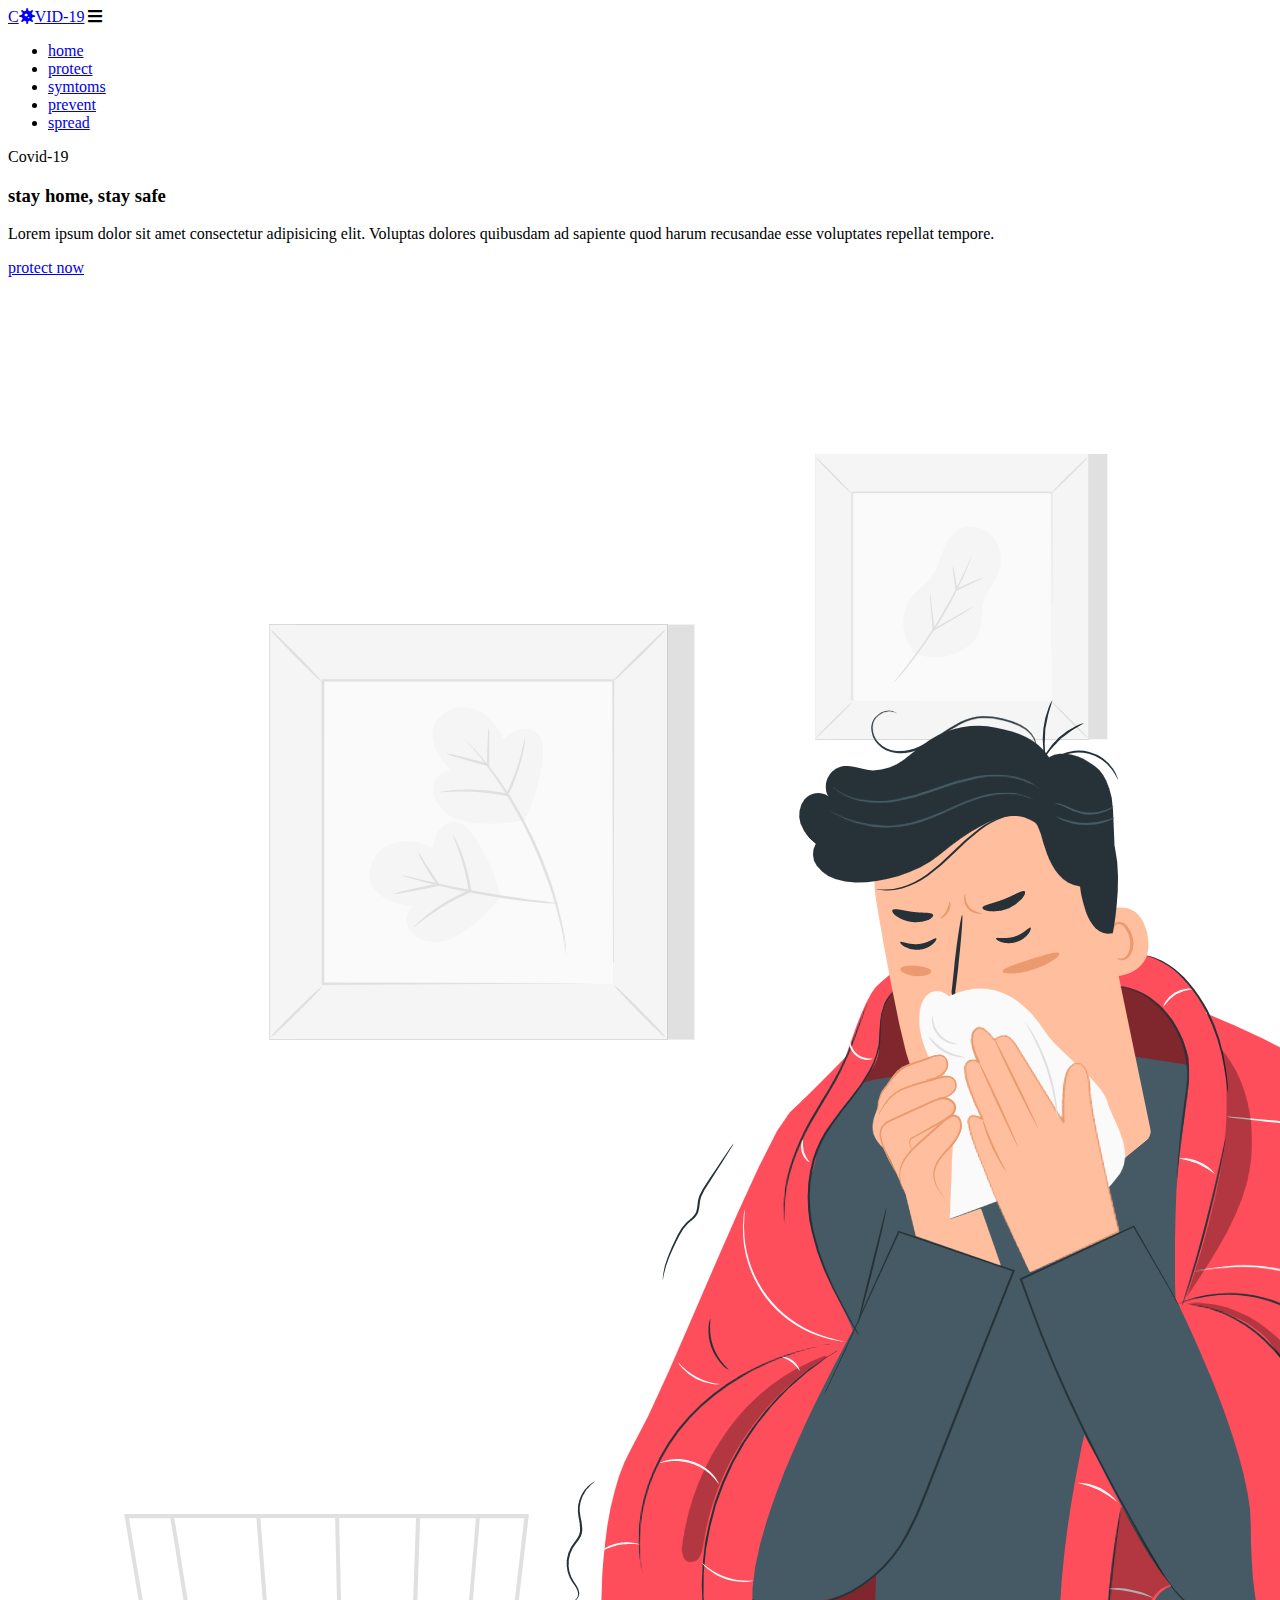
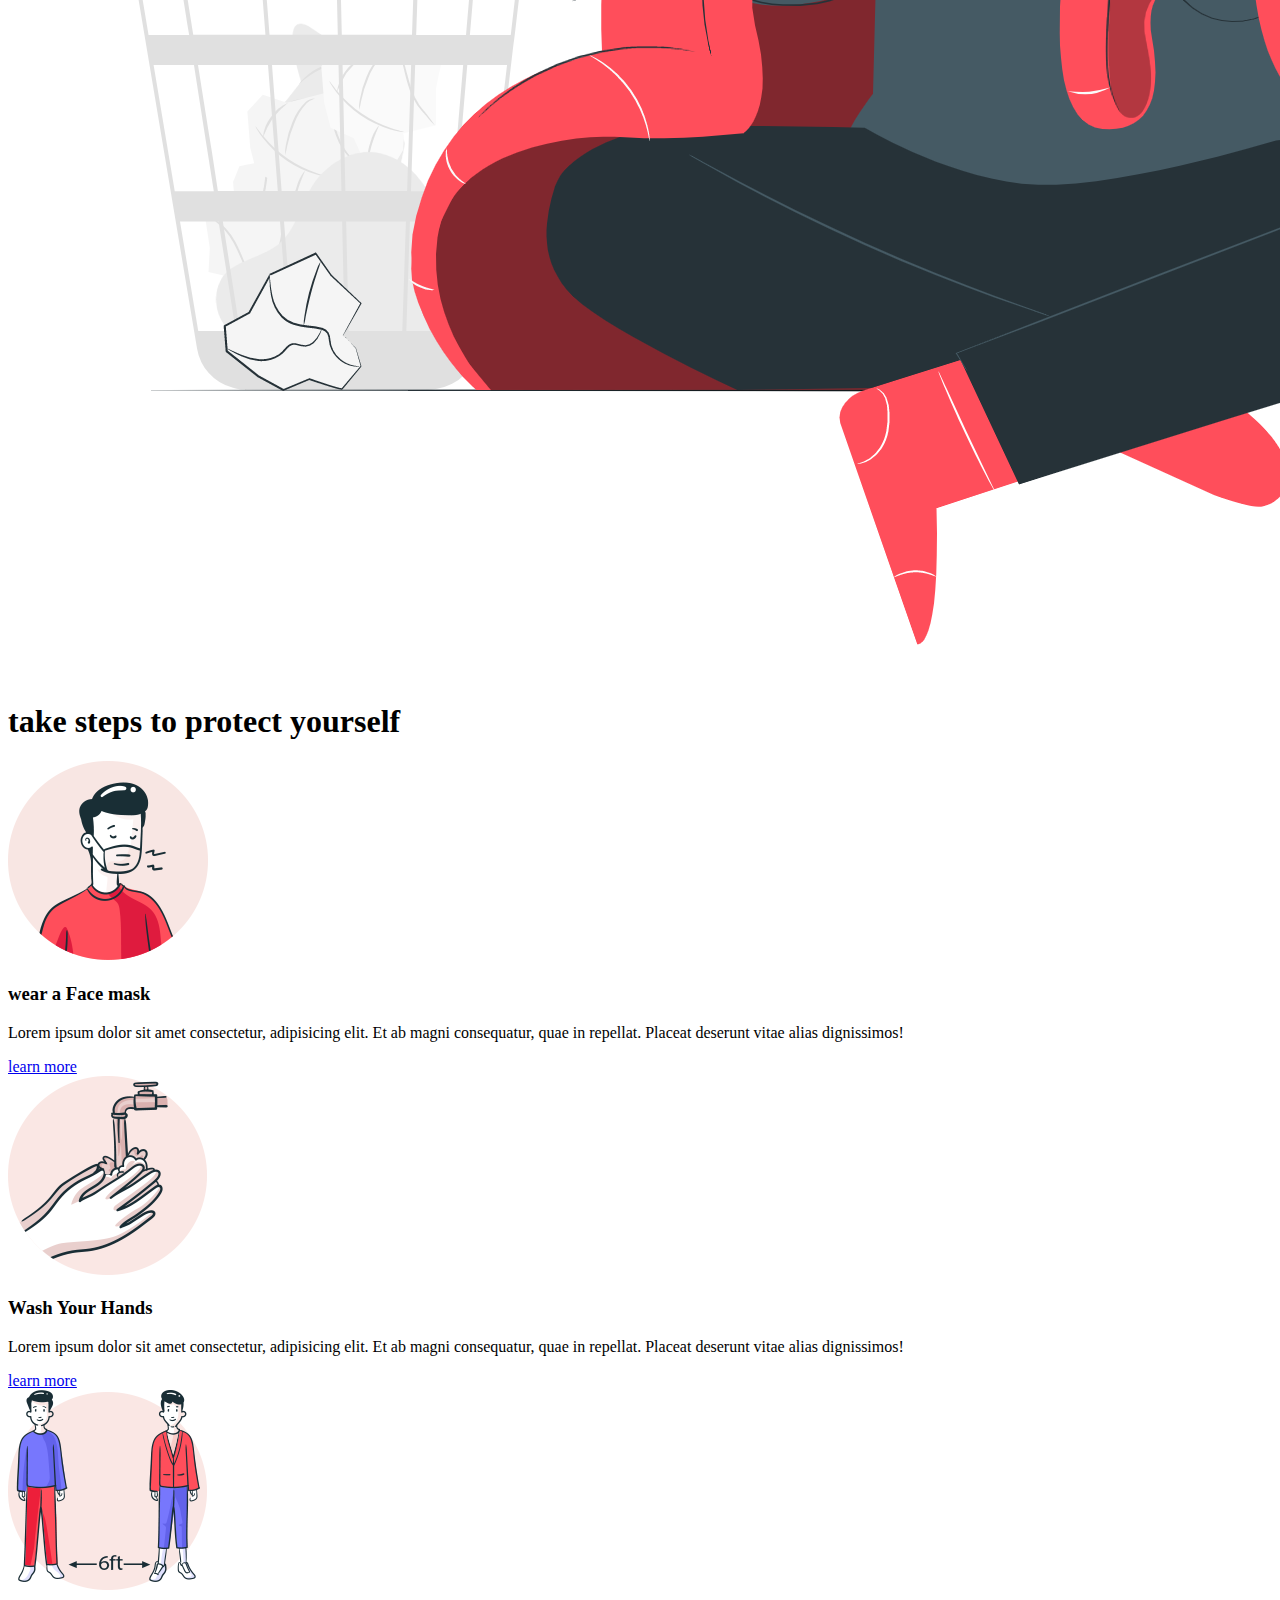
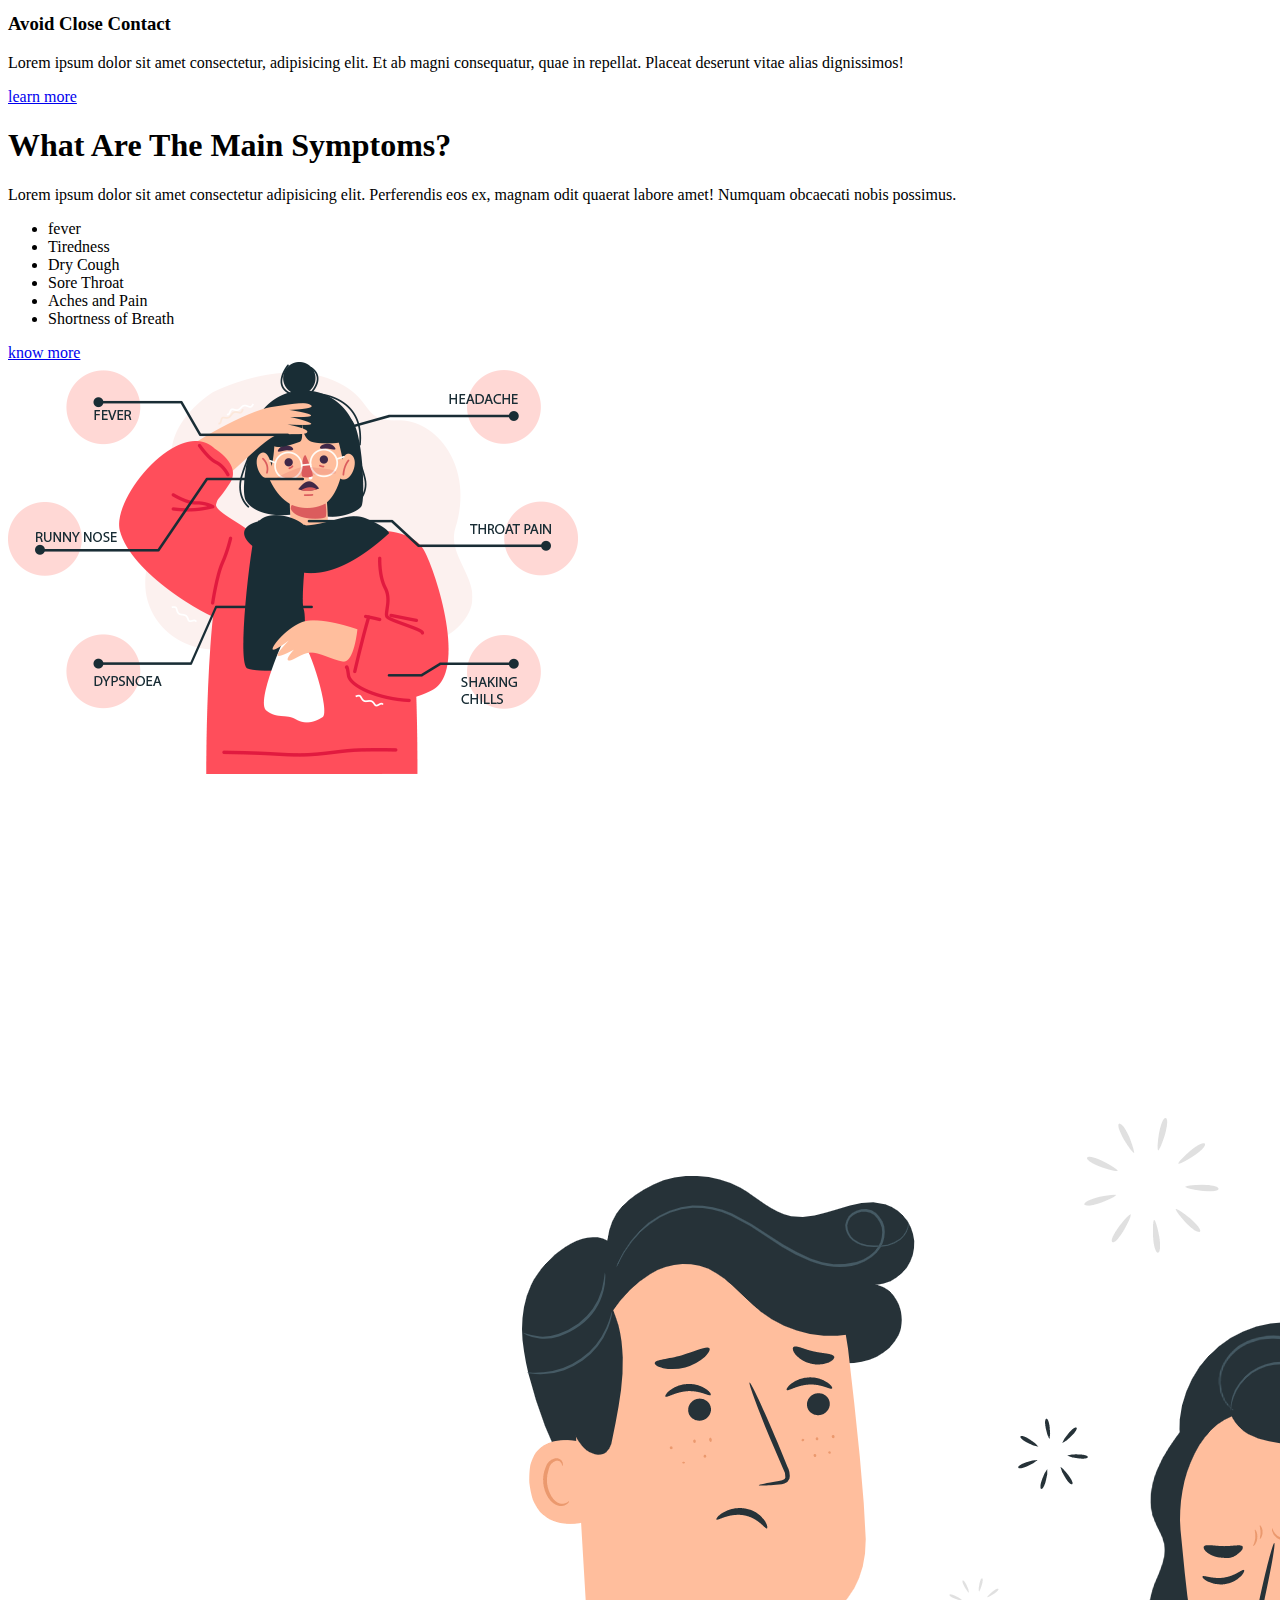
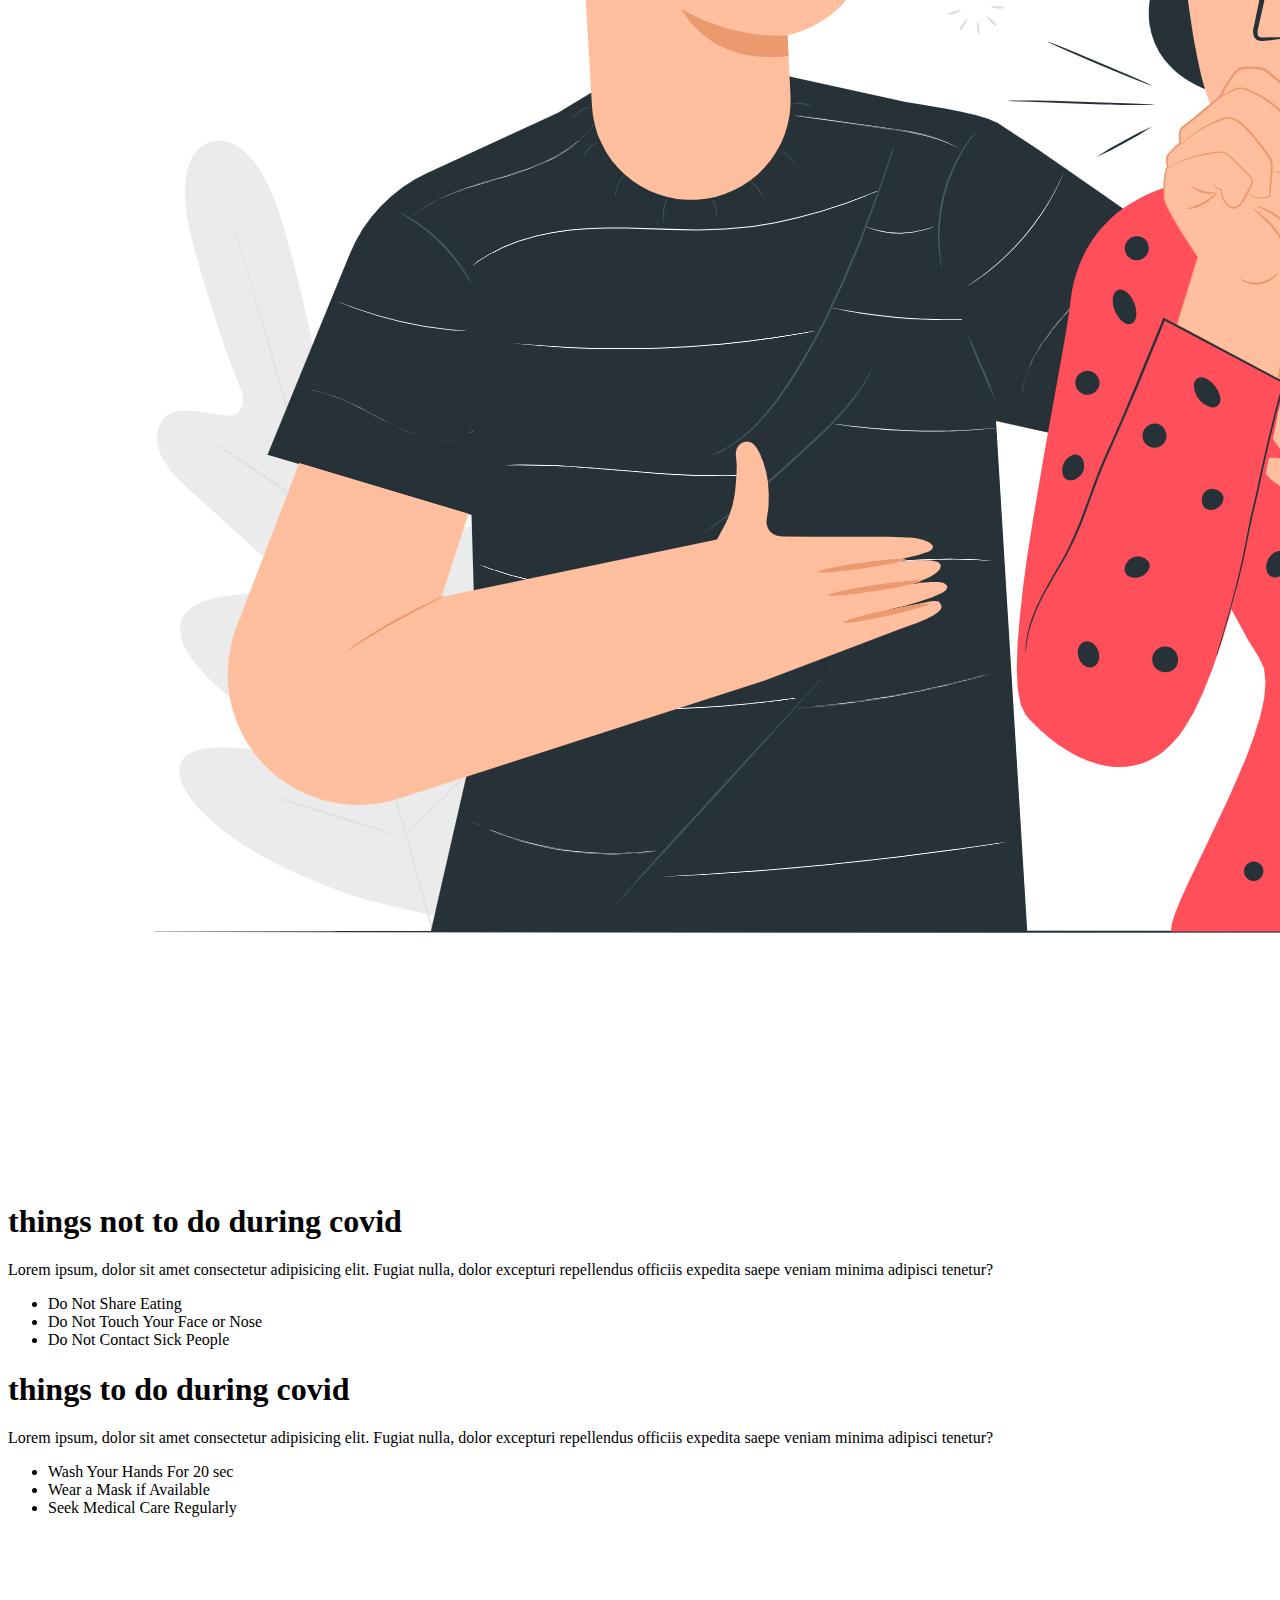
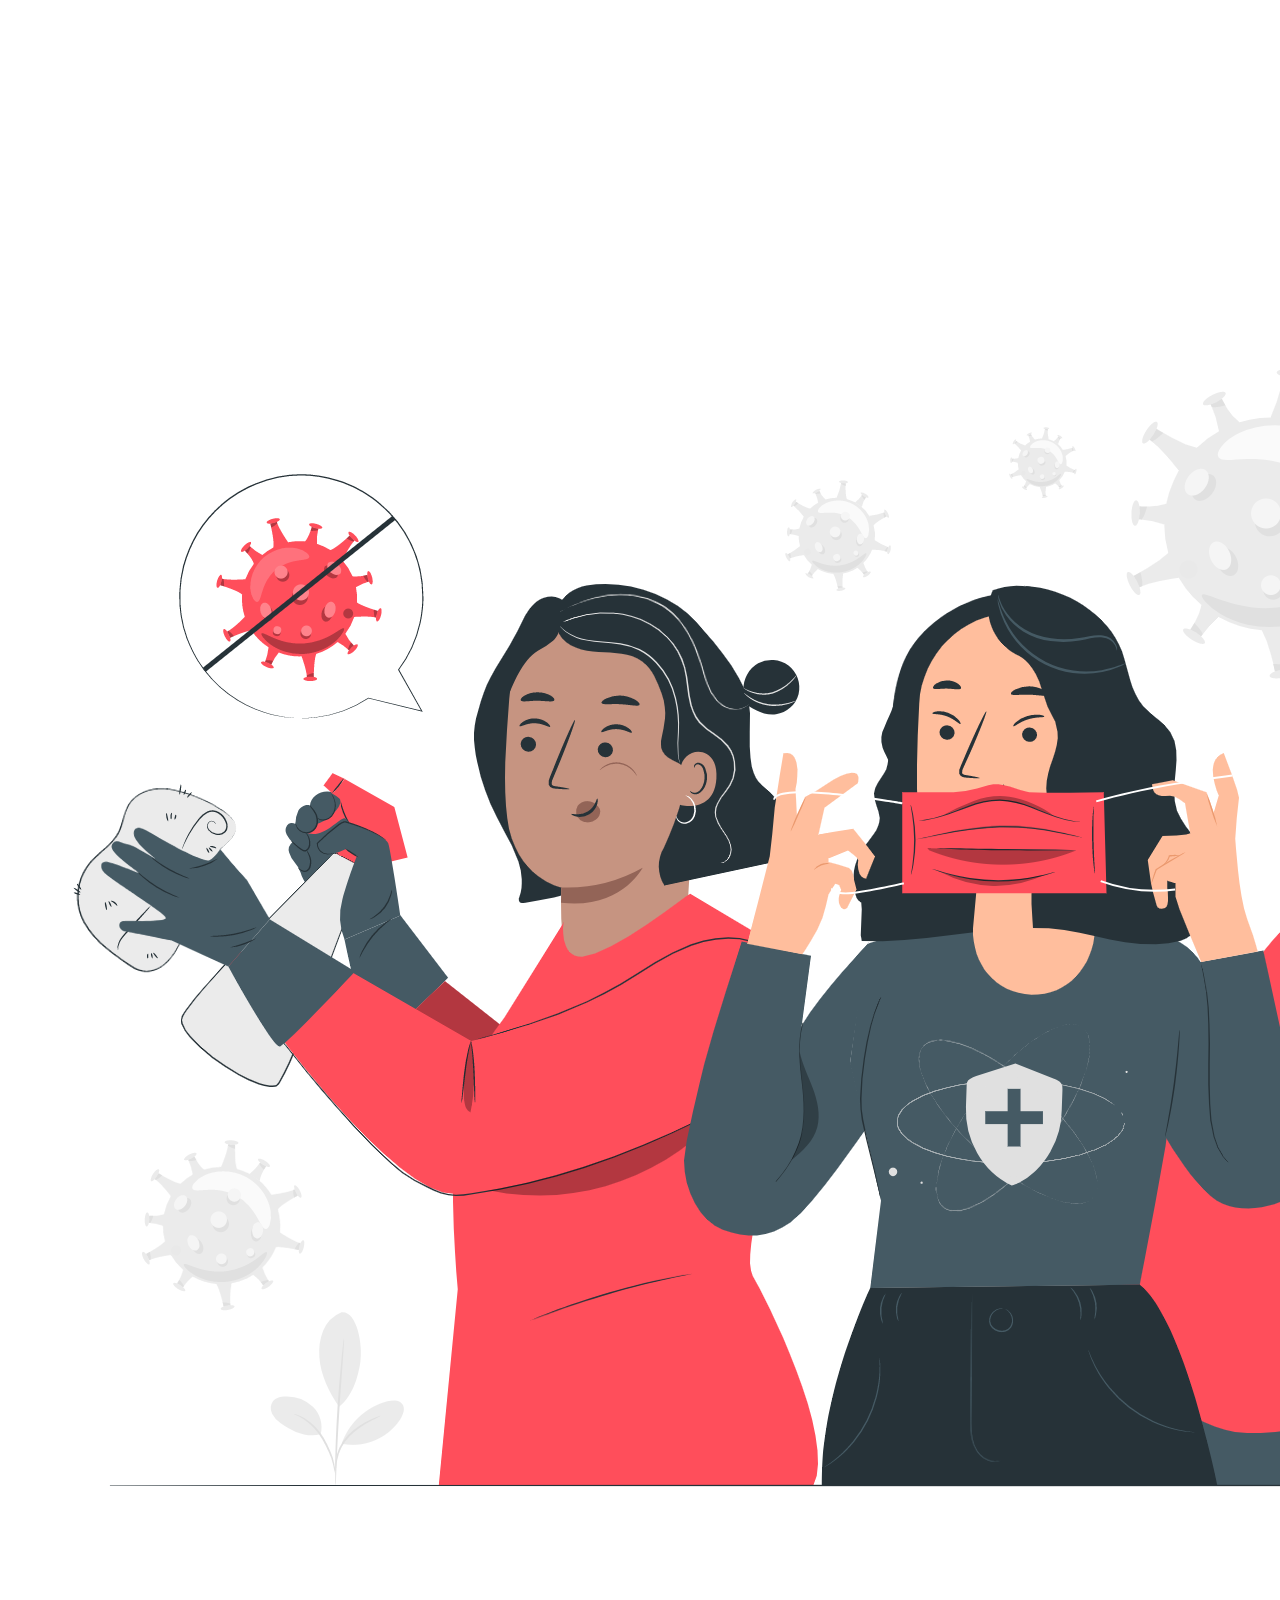
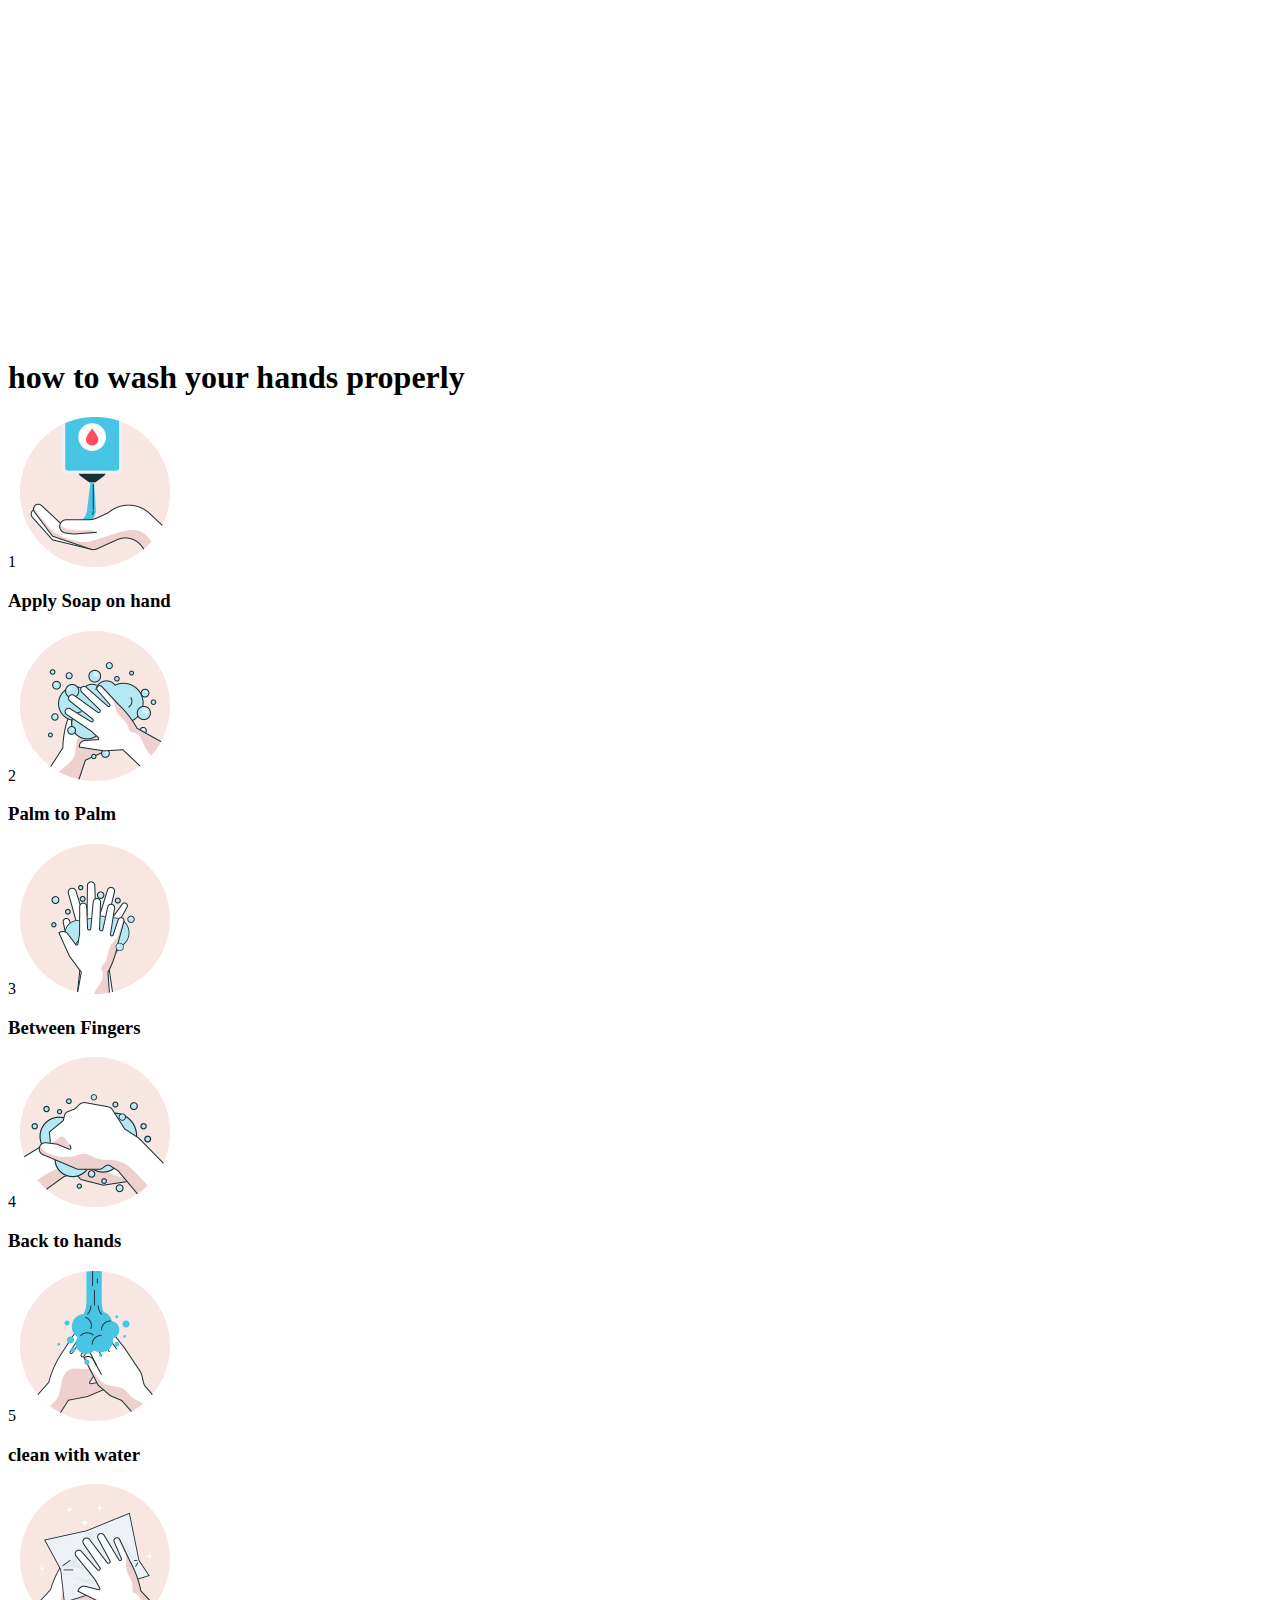
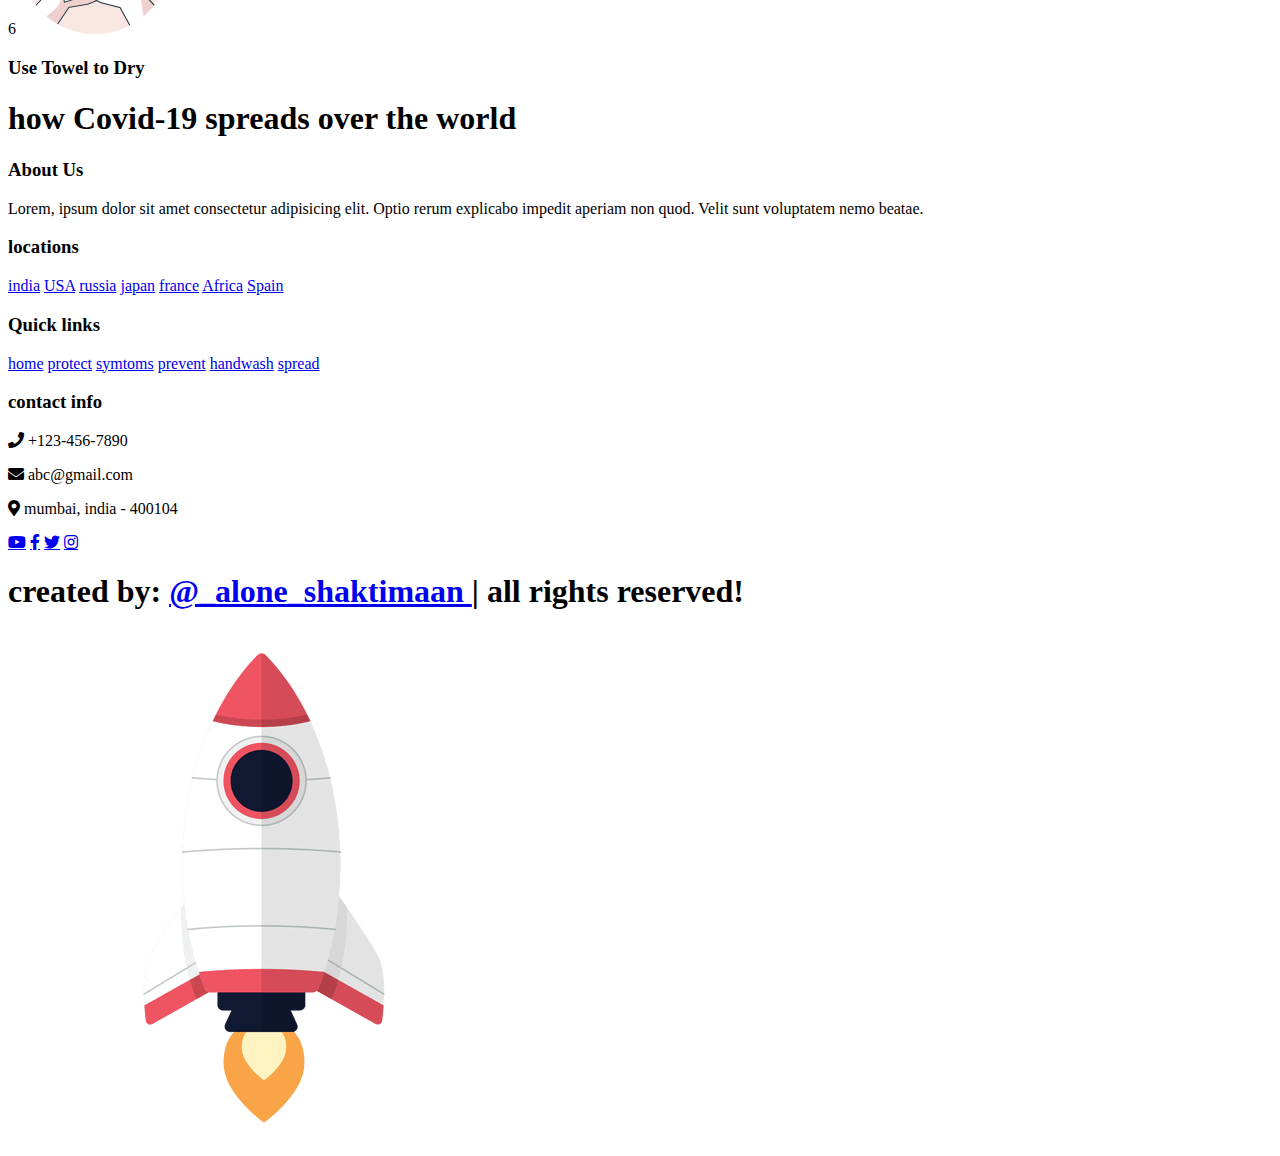
==== index.html @ cd5ac448 "added" ====
<!DOCTYPE html>
<html lang="en">
<head>
    <meta charset="UTF-8">
    <meta http-equiv="X-UA-Compatible" content="IE=edge">
    <meta name="viewport" content="width=device-width, initial-scale=1.0">
    <title>Responsive Covid-19</title>
    
    <!-- font awesome cdn link  -->
    <link rel="stylesheet" href="https://cdnjs.cloudflare.com/ajax/libs/font-awesome/5.15.3/css/all.min.css">

    <!-- custom css file link  -->
    <link rel="stylesheet" href="newstyle.css">

</head>
<body>

<!-- header section starts -->
    
<header>

    <a href="#" class="logo">C<span class="fas fa-virus"></span>VID-19</a>

    <div id="menu" class="fas fa-bars"></div>

    <nav class="navbar">
        <ul>
            <li><a  class="active" href="#home">home</a></li>
            <li><a href="#protect">protect</a></li>
            <li><a href="#symtoms">symtoms</a></li>
            <li><a href="#prevent">prevent</a></li>
            <li><a href="#spread">spread</a></li>
        </ul>
    </nav>

</header>

<!-- header section ends -->

<!-- home section starts -->

<section class="home" id="home">

    <div class="content">

        <span>Covid-19</span>
        <h3>stay home, stay safe</h3>
        <p>Lorem ipsum dolor sit amet consectetur adipisicing elit. Voluptas dolores quibusdam ad sapiente quod harum recusandae esse voluptates repellat tempore.</p>
        <a href="#" class="btn">protect now</a>

    </div>

    <div class="image">
        <img src="images/home-img.png" alt="">
    </div>

</section>

<!-- home section ends -->

<section class="protect" id="protect">

    <h1 class="heading">take steps to <span>protect</span> yourself </h1>

    <div class="box-container">

        <div class="box">
            <img src="images/protect-1.png" alt="">
            <h3>wear a Face mask</h3>
            <p>Lorem ipsum dolor sit amet consectetur, adipisicing elit. Et ab magni consequatur, quae in repellat. Placeat deserunt vitae alias dignissimos!</p>
            <a href="#" class="btn">learn more</a>
        </div>

        <div class="box">
            <img src="images/protect-2.png" alt="">
            <h3>Wash Your Hands</h3>
            <p>Lorem ipsum dolor sit amet consectetur, adipisicing elit. Et ab magni consequatur, quae in repellat. Placeat deserunt vitae alias dignissimos!</p>
            <a href="#" class="btn">learn more</a>
        </div>

        <div class="box">
            <img src="images/protect-3.png" alt="">
            <h3>Avoid Close Contact</h3>
            <p>Lorem ipsum dolor sit amet consectetur, adipisicing elit. Et ab magni consequatur, quae in repellat. Placeat deserunt vitae alias dignissimos!</p>
            <a href="#" class="btn">learn more</a>
        </div>

    </div>

</section>

<!-- stmptoms section starts -->

<section class="symtoms" id="symtoms">

    <div class="content">
        <h1 class="heading">What Are The Main <span>Symptoms?</span></h1>
        <p>Lorem ipsum dolor sit amet consectetur adipisicing elit. Perferendis eos ex, magnam odit quaerat labore amet! Numquam obcaecati nobis possimus.</p>
        <ul>
            <div class="one">
                <li>fever</li>
                <li>Tiredness</li>
                <li>Dry Cough</li>
            </div>
            <div class="two">
                <li>Sore Throat</li>
                <li>Aches and Pain</li>
                <li>Shortness of Breath</li>
            </div>
        </ul>
        <a href="#" class="btn">know more</a>
    </div>

    <div class="image">
        <img src="images/symptoms-img.png" alt="">
    </div>

</section>

<!-- stmptoms section ends -->

<!-- prevent section starts  -->

<section class="prevent" id="prevent">

    <div class="row">

        <div class="image">
            <img src="images/dont-img.png" alt="">
        </div>

        <div class="content">
            <h1 class="heading">things <span>not to do</span> during covid</h1>
            <p>Lorem ipsum, dolor sit amet consectetur adipisicing elit. Fugiat nulla, dolor excepturi repellendus officiis expedita saepe veniam minima adipisci tenetur?</p>
            <ul>
                <li>Do Not Share Eating</li>
                <li>Do Not Touch Your Face or Nose</li>
                <li>Do Not Contact Sick People</li>
            </ul>
        </div>

    </div>

    <div class="row">

        <div class="content">
            <h1 class="heading">things <span>to do</span> during covid</h1>
            <p>Lorem ipsum, dolor sit amet consectetur adipisicing elit. Fugiat nulla, dolor excepturi repellendus officiis expedita saepe veniam minima adipisci tenetur?</p>
            <ul>
                <li>Wash Your Hands For 20 sec</li>
                <li>Wear a Mask if Available</li>
                <li>Seek Medical Care Regularly</li>
            </ul>
        </div>

        <div class="image">
            <img src="images/do-img.png" alt="">
        </div>

    </div>

</section>

<!-- prevent section ends -->

<!-- handwash section starts -->

<section class="handwash" id="handwash">

    <h1 class="heading">how to <span>wash your hands</span> properly</h1>

    <div class="box-container">

        <div class="box">
            <span>1</span>
            <img src="images/hadnwash-1.png" alt="">
            <h3>Apply Soap on hand</h3>
        </div>

        <div class="box">
            <span>2</span>
            <img src="images/hadnwash-2.png" alt="">
            <h3>Palm to Palm</h3>
        </div>

        <div class="box">
            <span>3</span>
            <img src="images/hadnwash-3.png" alt="">
            <h3>Between Fingers</h3>
        </div>

        <div class="box">
            <span>4</span>
            <img src="images/hadnwash-4.png" alt="">
            <h3>Back to hands</h3>
        </div>

        <div class="box">
            <span>5</span>
            <img src="images/hadnwash-5.png" alt="">
            <h3>clean with water</h3>
        </div>

        <div class="box">
            <span>6</span>
            <img src="images/hadnwash-6.png" alt="">
            <h3>Use Towel to Dry</h3>
        </div>

    </div>

</section>

<!-- handwash section ends -->

<!-- spread section starts -->

<section class="spread" id="spread">

    <h1 class="heading">how Covid-19 <span>spreads</span> over the world</h1>

    <div class="image"></div>

</section>

<!-- spread section ends -->

<!-- footer section starts -->

<section class="footer">

    <div class="box-container">

        <div class="box">
            <h3>About Us</h3>
            <p>Lorem, ipsum dolor sit amet consectetur adipisicing elit. Optio rerum explicabo impedit aperiam non quod. Velit sunt voluptatem nemo beatae.</p>
        </div>

        <div class="box">
            <h3>locations</h3>
            <a href="#">india</a>
            <a href="#">USA</a>
            <a href="#">russia</a>
            <a href="#">japan</a>
            <a href="#">france</a>
            <a href="#">Africa</a>
            <a href="#">Spain</a>
        </div>

        <div class="box">
            <h3>Quick links</h3>
            <a href="#">home</a>
            <a href="#">protect</a>
            <a href="#">symtoms</a>
            <a href="#">prevent</a>
            <a href="#">handwash</a>
            <a href="#">spread</a>
        </div>

        <div class="box">
            <h3>contact info</h3>
            <p> <i class="fas fa-phone"></i> +123-456-7890 </p>
            <p> <i class="fas fa-envelope"></i> abc@gmail.com </p>
            <p> <i class="fas fa-map-marker-alt"></i> mumbai, india - 400104 </p>
            <div class="share">
                <a href="#" class="fab fa-youtube"></a>
                <a href="#" class="fab fa-facebook-f"></a>
                <a href="#" class="fab fa-twitter"></a>
                <a href="#" class="fab fa-instagram"></a>
            </div>
        </div>

    </div>

    <h1 class="credit"> created by: <a href="#">@_alone_shaktimaan </a>| all rights reserved!</h1>

</section>

<!-- footer section ends -->

<!-- scroll top -->

<a href="#home" class="scroll-top">
    <img src="images/scroll-img.png" alt="">
</a>




















































    <!-- jquery cdn link  -->
<script src="https://cdnjs.cloudflare.com/ajax/libs/jquery/3.6.0/jquery.min.js"></script>

<!-- custom js file link  -->
<script src="newscript.js"></script>
</body>
</html>
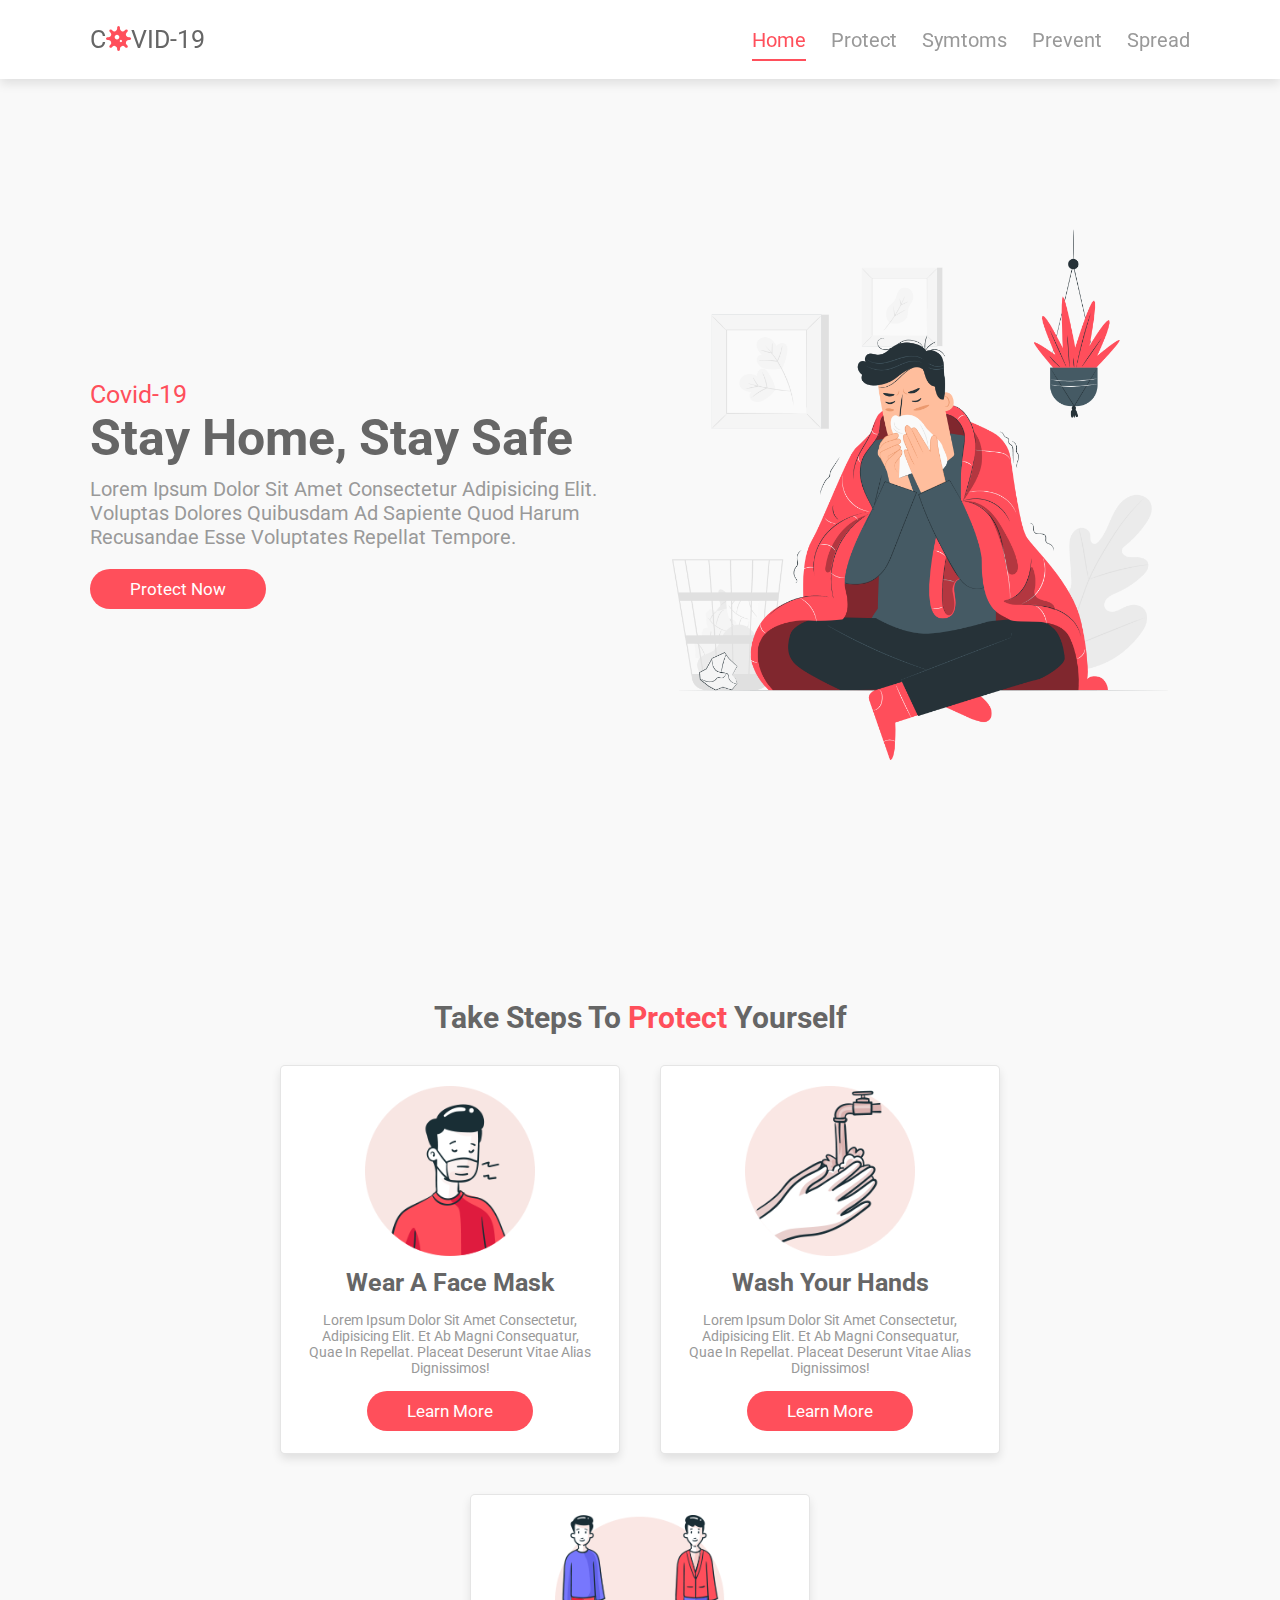
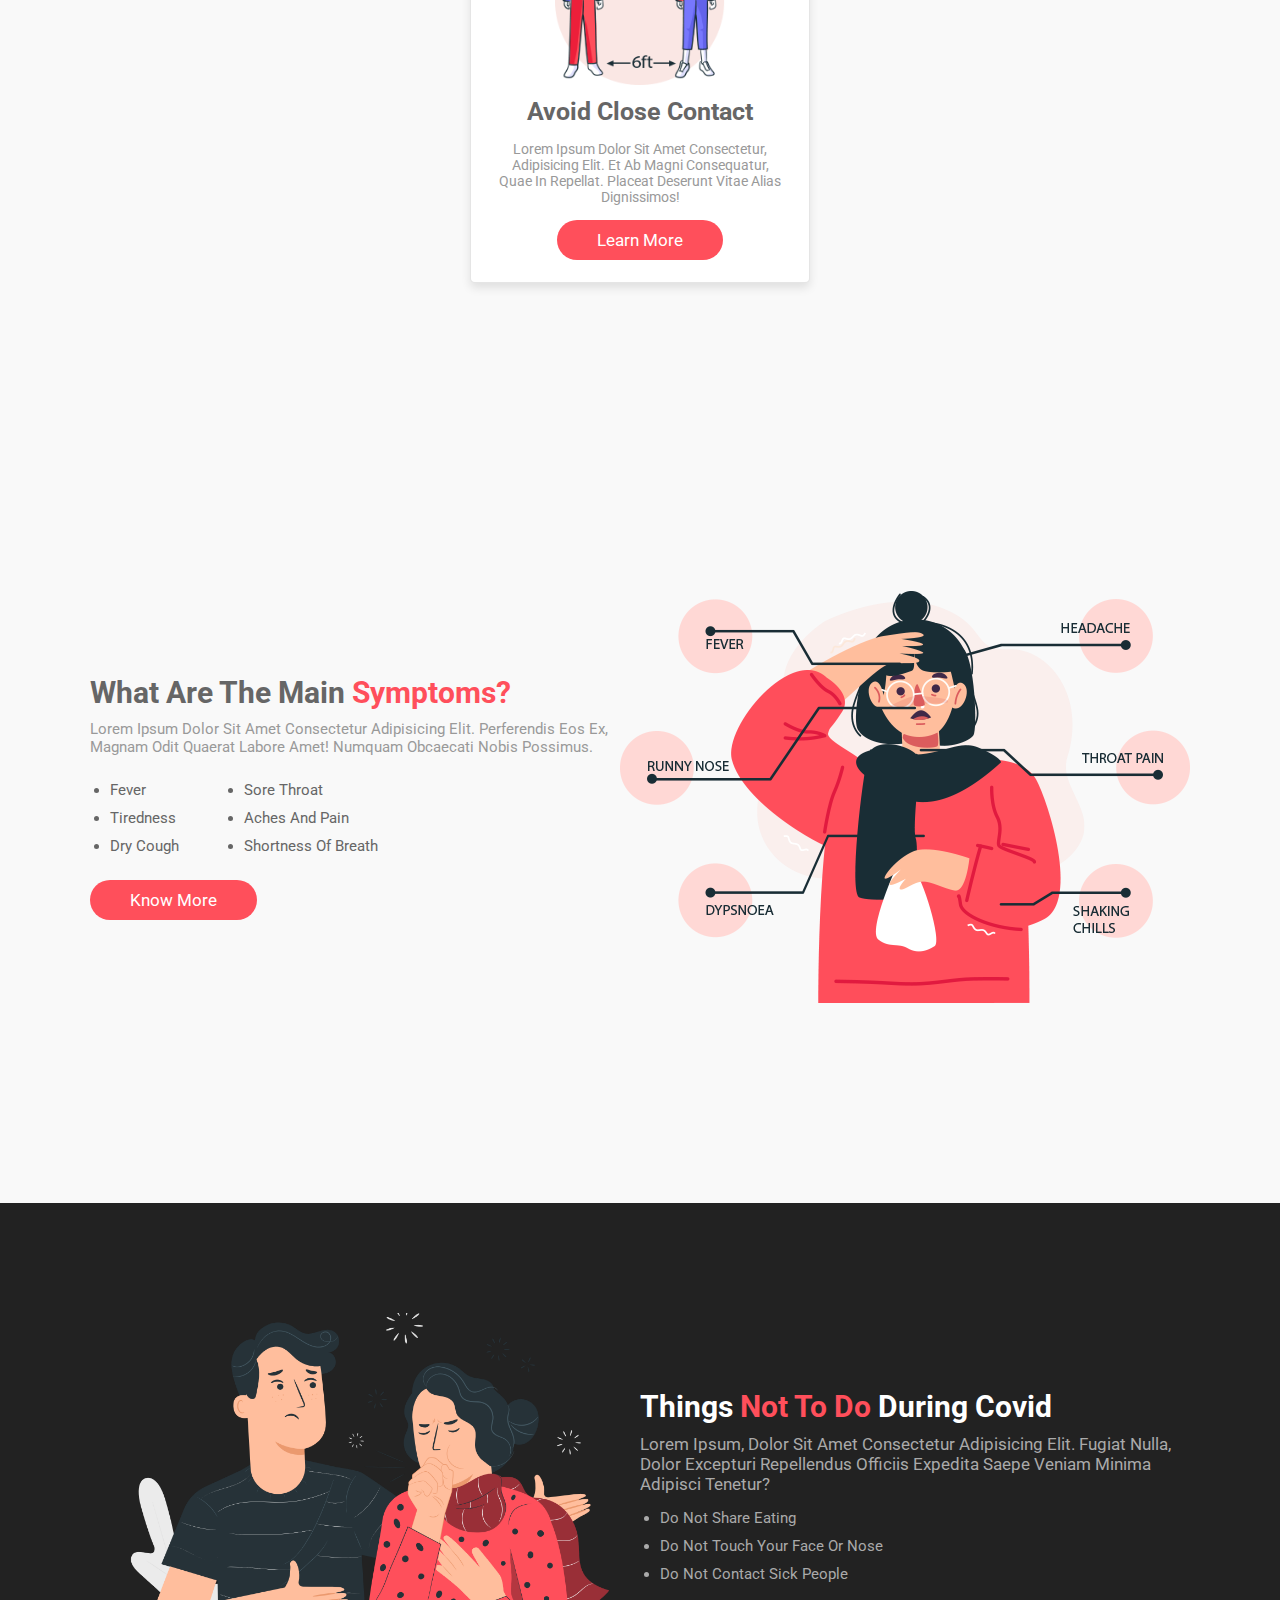
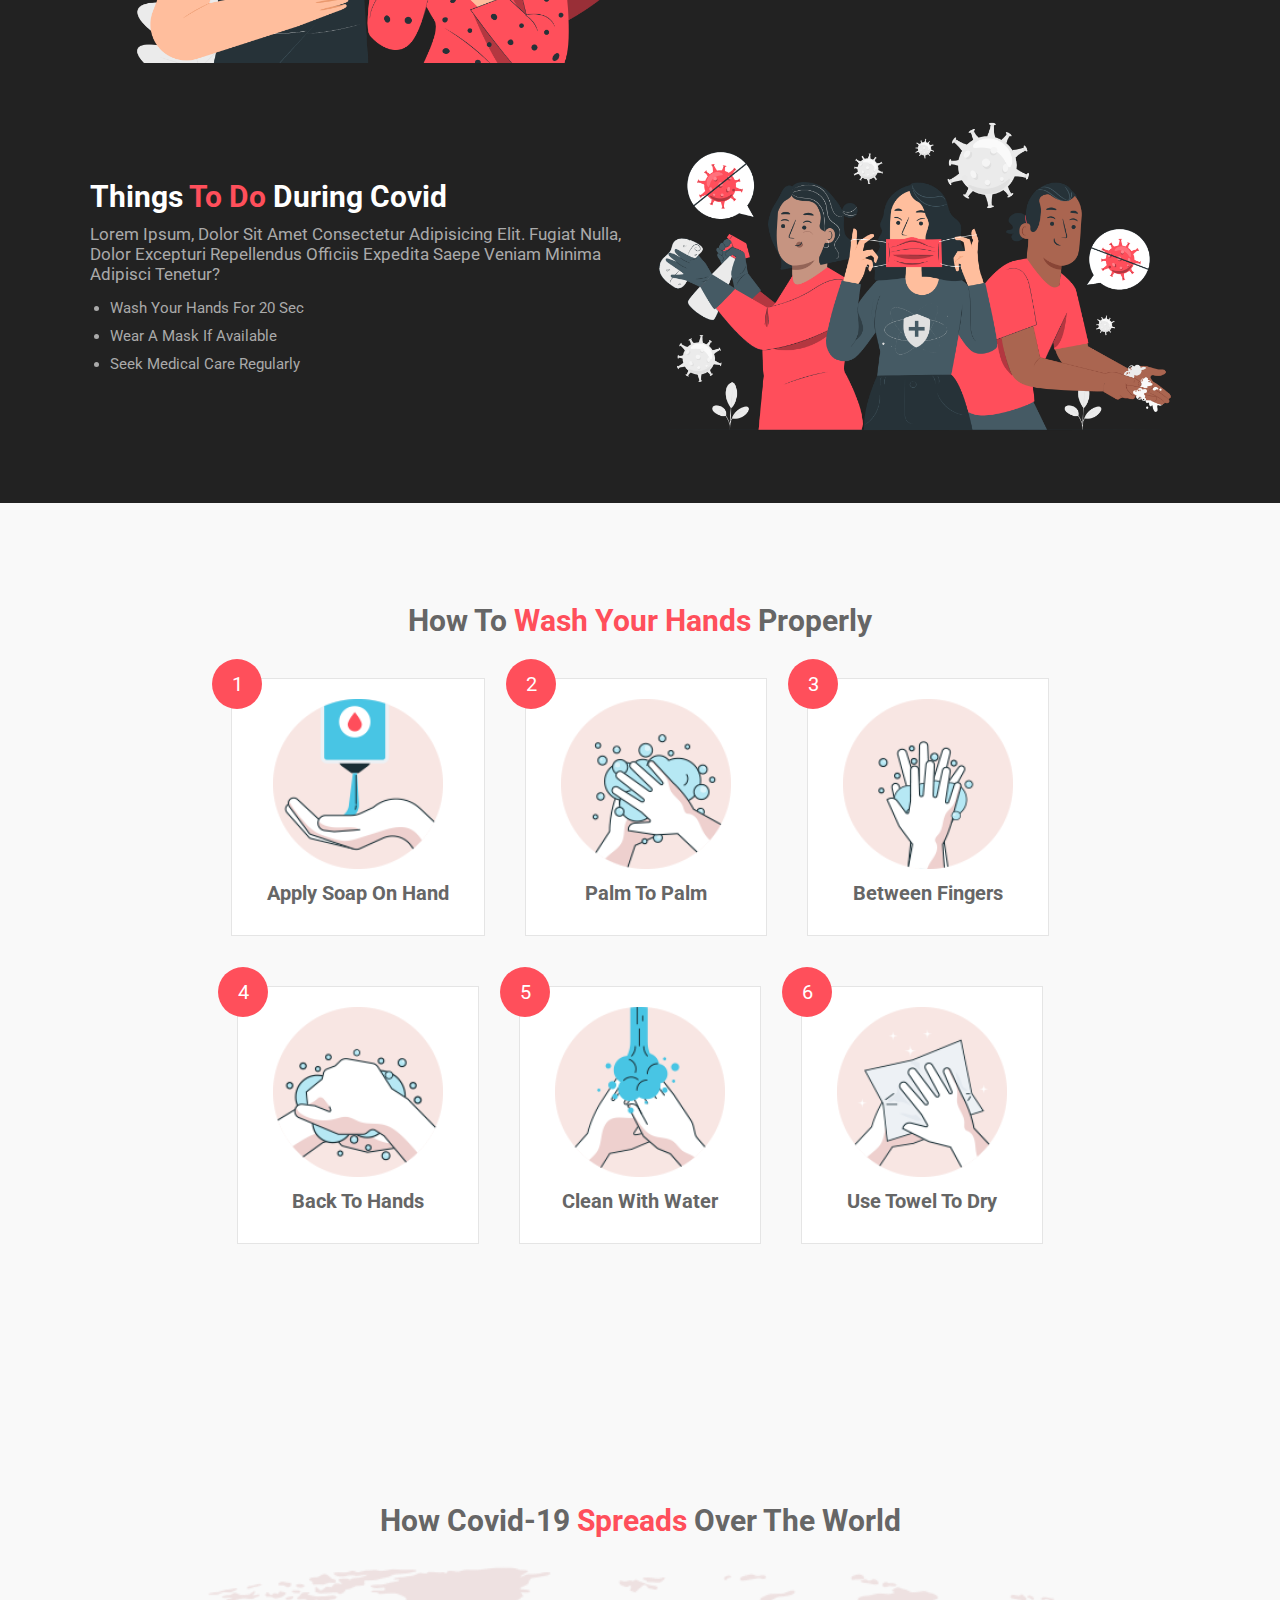
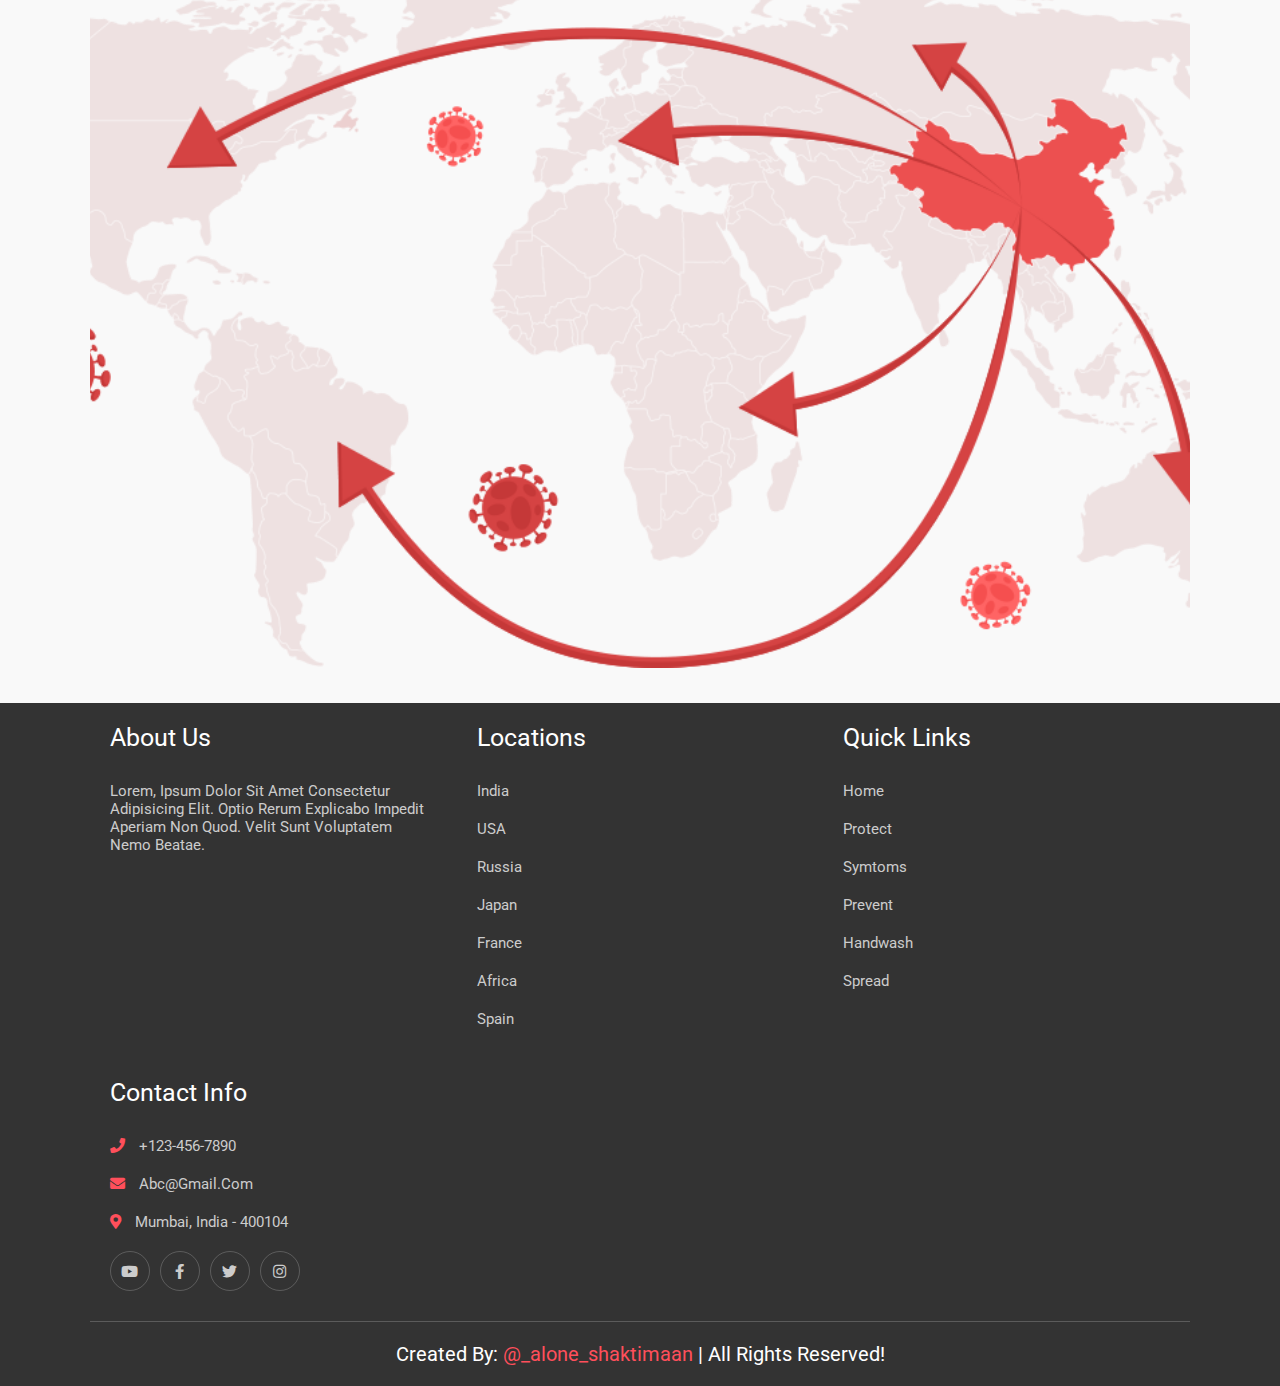
==== commit e01b722c: "update index file" ====
--- a/index.html
+++ b/index.html
@@ -10,7 +10,7 @@
     <link rel="stylesheet" href="https://cdnjs.cloudflare.com/ajax/libs/font-awesome/5.15.3/css/all.min.css">
 
     <!-- custom css file link  -->
-    <link rel="stylesheet" href="newstyle.css">
+    <link rel="stylesheet" href="style.css">
 
 </head>
 <body>
@@ -339,6 +339,6 @@
 <script src="https://cdnjs.cloudflare.com/ajax/libs/jquery/3.6.0/jquery.min.js"></script>
 
 <!-- custom js file link  -->
-<script src="newscript.js"></script>
+<script src="script.js"></script>
 </body>
-</html>+</html>
--- a/style.css
+++ b/style.css
@@ -0,0 +1,559 @@
+@import url('https://fonts.googleapis.com/css2?family=Roboto:wght@100;300;400&display=swap');
+
+:root{
+    --red: #FF4F5B;
+}
+
+*{
+    font-family: 'Roboto', sans-serif;
+    margin: 0; padding: 0;
+    box-sizing: border-box;
+    outline: none; border: none;
+    text-decoration: none;
+    transition: all .3s cubic-bezier(.16, .8, .62, 1.52);
+    text-transform: capitalize;
+}
+
+*::selection{
+    background: var(--red);
+    color: #fff;
+}
+
+html{
+    font-size: 62.5%;
+    overflow-x: hidden;
+}
+
+html::-webkit-scrollbar{
+    width: 1.3rem;
+}
+
+html::-webkit-scrollbar-track{
+    background: #000;
+}
+
+html::-webkit-scrollbar-thumb{
+    background: var(--red);
+}
+
+body{
+    background: #f9f9f9;
+}
+
+section{
+    min-height: 100vh;
+    padding: 0 7%;
+    padding-top: 9rem;
+}
+
+.btn{
+    display: inline-block;
+    margin-top: 1rem;
+    padding: 1rem 4rem;
+    border-radius: 5rem;
+    background: var(--red);
+    color: #fff;
+    overflow: hidden;
+    position: relative;
+    z-index: 0;
+    font-size: 1.7rem;
+}
+
+.btn::before{
+    content: '';
+    position: absolute;
+    top: 0; left: 0;
+    height: 100%;
+    width: 100%;
+    z-index: -1;
+    background: #444;
+    clip-path: polygon(0 0, 100% 0, 0 0, 0% 100%);
+    transition: .3s linear;
+}
+
+.btn:hover::before{
+    clip-path: polygon(0 0, 100% 0, 100% 100%, 0% 100%);
+}
+
+.heading{
+    font-size: 3rem;
+    color: #666;
+}
+
+.heading span{
+    color: var(--red);
+}
+
+
+header{
+    width: 100%;
+    background: #fff;
+    display: flex;
+    align-items: center;
+    justify-content: space-between;
+    position: fixed;
+    top: 0; left: 0;
+    z-index: 1000;
+    padding: 2.5rem 7%;
+    box-shadow: 0 .5rem 1rem rgba(0,0,0,.1);
+}
+
+header .logo{
+    font-size: 2.5rem;
+    color: #666;
+}
+
+header .logo span{
+    color: var(--red);
+}
+
+header .navbar ul{
+    display: flex;
+    align-items: center;
+    justify-content: center;
+    list-style: none;
+}
+
+header .navbar ul li{
+    margin-left: 2.5rem;
+}
+
+header .navbar ul li a{
+    color: #999;
+    font-size: 2rem;
+}
+
+header .navbar ul li a.active,
+header .navbar ul li a:hover{
+    color: var(--red);
+    border-bottom: .2rem solid var(--red);
+    padding: .7rem 0;
+}
+
+#menu{
+    font-size: 3rem;
+    color: #999;
+    cursor: pointer;
+    display: none;
+}
+
+.home{
+    display: flex;
+    align-items: center;
+    justify-content: center;
+    flex-wrap: wrap;
+}
+
+.home .image{
+    flex: 1 1 40rem;   
+}
+
+.home .image img{
+    width: 100%;
+}
+
+.home .content{
+    flex: 1 1 40rem;
+}
+
+.home .content span{
+    color: var(--red);
+    font-size: 2.5rem;
+}
+
+.home .content h3{
+    color: #666;
+    font-size: 5rem;
+}
+
+.home .content p{
+    color: #999;
+    font-size: 2rem;
+    padding: 1rem 0;
+}
+
+.protect .heading{
+    text-align: center;
+    padding: 1rem;
+}
+
+.protect .box-container{
+    display: flex;
+    align-items: center;
+    justify-content: center;
+    flex-wrap: wrap;
+}
+
+.protect .box-container .box{
+    background: #fff;
+    border: .1rem solid rgba(0,0,0,.1);
+    padding: 2rem;
+    margin: 2rem;
+    width: 34rem;
+    border-radius: .5rem;
+    box-shadow: 0 .5rem 1rem rgba(0,0,0,.1);
+    text-align: center;
+}
+
+.protect .box-container .box img{
+    height: 17rem;
+    width: 17rem;
+}
+
+.protect .box-container .box h3{
+    font-size: 2.5rem;
+    color: #666;
+    padding: 1rem 0;
+}
+
+.protect .box-container .box p{
+    font-size: 1.4rem;
+    color: #999;
+    padding: .5rem;
+}
+
+.protect .box-container .box:hover{
+    transform: translateY(1rem);
+}
+
+.symtoms{
+    display: flex;
+    align-items: center;
+    justify-content: center;
+    flex-wrap: wrap;
+}
+
+.symtoms .content{
+    flex: 1 1 40rem;
+}
+
+.symtoms .image{
+    float: 1 1 40rem;
+}
+
+.symtoms .image img{
+    width: 100%;
+}
+
+.symtoms .content p{
+    font-size: 1.5rem;
+    color: #999;
+    padding: 1rem 0;
+}
+
+.symtoms .content ul{
+    display: flex;
+    flex-wrap: wrap;
+    padding: 1rem 0;
+}
+
+.symtoms .content ul .two{
+    padding-left: 4.5rem;
+}
+
+.symtoms .content ul li{
+    margin-left: 2rem;
+    font-size: 1.5rem;
+    color: #666;
+    padding: .5rem 0;
+}
+
+.prevent{
+    background:#222;
+}
+
+.prevent .row{
+    display: flex;
+    align-items: center;
+    justify-content: center;
+    flex-wrap: wrap;
+    padding:2rem 0;
+}
+
+.prevent .row .image{
+    flex:1 1 37rem;
+    height:35rem;
+    text-align: center;
+}
+
+.prevent .row .image img{
+    height:100%;
+    width:100%;
+    object-fit: cover;
+}
+
+.prevent .row .content{
+    padding:2rem 0;
+    flex:1 1 37rem;
+}
+
+.prevent .row .content .heading{
+    color:#fff;
+}
+
+.prevent .row .content p{
+    font-size: 1.7rem;
+    color:#aaa;
+    padding:1rem 0;
+}
+
+.prevent .row .content ul li{
+    margin-left: 2rem;
+    font-size: 1.5rem;
+    color:#aaa;
+    padding:.5rem 0;
+}
+
+.handwash .heading{
+    text-align: center;
+    padding: 1rem;
+}
+
+.handwash .box-container{
+    display: flex;
+    align-items: center;
+    justify-content: center;
+    flex-wrap: wrap;
+}
+
+.handwash .box-container .box{
+    background: #fff;
+    border: .1rem solid rgba(0,0,0,.1);
+    margin: 2rem;
+    margin-top: 3rem;
+    padding: 2rem 3.5rem;
+    text-align: center;
+    position: relative;
+}
+
+.handwash .box-container .box img{
+    height: 17rem;
+    width: 17rem;
+}
+
+.handwash .box-container .box h3{
+    font-size: 2rem;
+    color: #666;
+    padding: 1rem 0;
+}
+
+.handwash .box-container .box span{
+    display: block;
+    position: absolute;
+    top: -2rem; left: -2rem;
+    height: 5rem; width: 5rem;
+    line-height: 5rem;
+    font-size: 2rem;
+    color: #fff;
+    background: var(--red);
+    border-radius: 5rem;
+}
+
+.spread .heading{
+    text-align: center;
+    padding: 1rem;
+}
+
+.spread .image{
+    height: 80vh;
+    width: 100%;
+    background: url(images/map.png) no-repeat;
+    background-size: cover;
+    background-position: center;
+}
+
+.footer{
+    min-height: auto;
+    padding-top: 0;
+    background: #333;
+}
+
+.footer .box-container{
+    display: flex;
+    justify-content: center;
+    flex-wrap: wrap;
+}
+
+.footer .box-container .box{
+    flex: 1 1 25rem;
+    margin: 2rem;
+}
+
+.footer .box-container .box h3{
+    font-size: 2.5rem;
+    color: #fff;
+    padding-bottom: 2rem;
+    font-weight: normal;
+}
+
+.footer .box-container .box p{
+    font-size: 1.5rem;
+    color: #ccc;
+    padding: 1rem 0;
+}
+
+.footer .box-container .box p i{
+    padding-right: 1rem;
+    color: var(--red);
+}
+
+.footer .box-container .box a{
+    font-size: 1.5rem;
+    color: #ccc;
+    padding: 1rem 0;
+    display: block;
+}
+
+.footer .box-container .box a:hover{
+    color: var(--red);
+}
+
+.footer .box-container .box .share{
+    display: flex;
+    flex-wrap: wrap;
+    padding: 1rem 0;
+}
+
+.footer .box-container .box .share a{
+    height: 4rem;
+    width: 4rem;
+    line-height: 2rem;
+    text-align: center;
+    border-radius: 5rem;
+    border: .1rem solid #fff3;   
+    margin-right: 1rem;
+}
+
+.footer .box-container .box .share a:hover{
+    background: #fff;
+}
+
+.footer .credit{
+    padding: 2rem 1rem;
+    text-align: center;
+    color: #fff;
+    font-weight: normal;
+    font-size: 2rem;
+    border-top: .1rem solid #fff3;
+}
+
+.footer .credit a{
+    color: var(--red);
+}
+
+.scroll-top{
+    position: fixed;
+    bottom: 7.5rem; right: 2rem;
+    z-index: 100;
+    display: none;
+}
+
+.scroll-top img{
+    height: 7rem;
+}
+
+
+
+
+
+
+
+
+
+
+
+
+
+
+
+/* media queries  */
+
+@media (max-width:991px){
+
+    html{
+        font-size: 55%;
+    }
+
+}
+
+@media (max-width:768px){
+
+    #menu{
+        display: block;
+    }
+
+    header .navbar{
+        position: fixed;
+        top:8rem; left:-120%;
+        height: 100%;
+        width:100%;
+        background:#eee;
+        border-top: .2rem solid rgba(0,0,0,.1);
+    }
+
+    header .navbar ul{
+        flex-flow: column;
+        padding:2rem;
+    }
+
+    header .navbar ul li{
+        text-align: center;
+        width:100%;
+        margin:1rem 0;
+    }
+
+    header .navbar ul li a{
+        display: block;
+        padding:1rem;
+    }
+
+    header .navbar ul li a.active,
+    header .navbar ul li a:hover{
+        padding:1rem;
+        background:var(--red);
+        color:#fff;
+        border:none;
+        border-radius: 5rem;
+    }
+
+    .fa-times{
+        transform: rotate(180deg);
+    }
+
+    header .navbar.nav-toggle{
+        left:0;
+    }
+
+    .home .content{
+        text-align: center;
+    }
+
+    .prevent .row:last-child{
+        flex-flow: column-reverse;
+    }
+
+}
+
+@media (max-width:500px){
+
+    html{
+        font-size: 50%;
+    }
+
+    section{
+        padding:0 3%;
+        padding-top: 9rem;
+    }
+
+}
+
+
+
+
+
+
+
+
+
+
+
